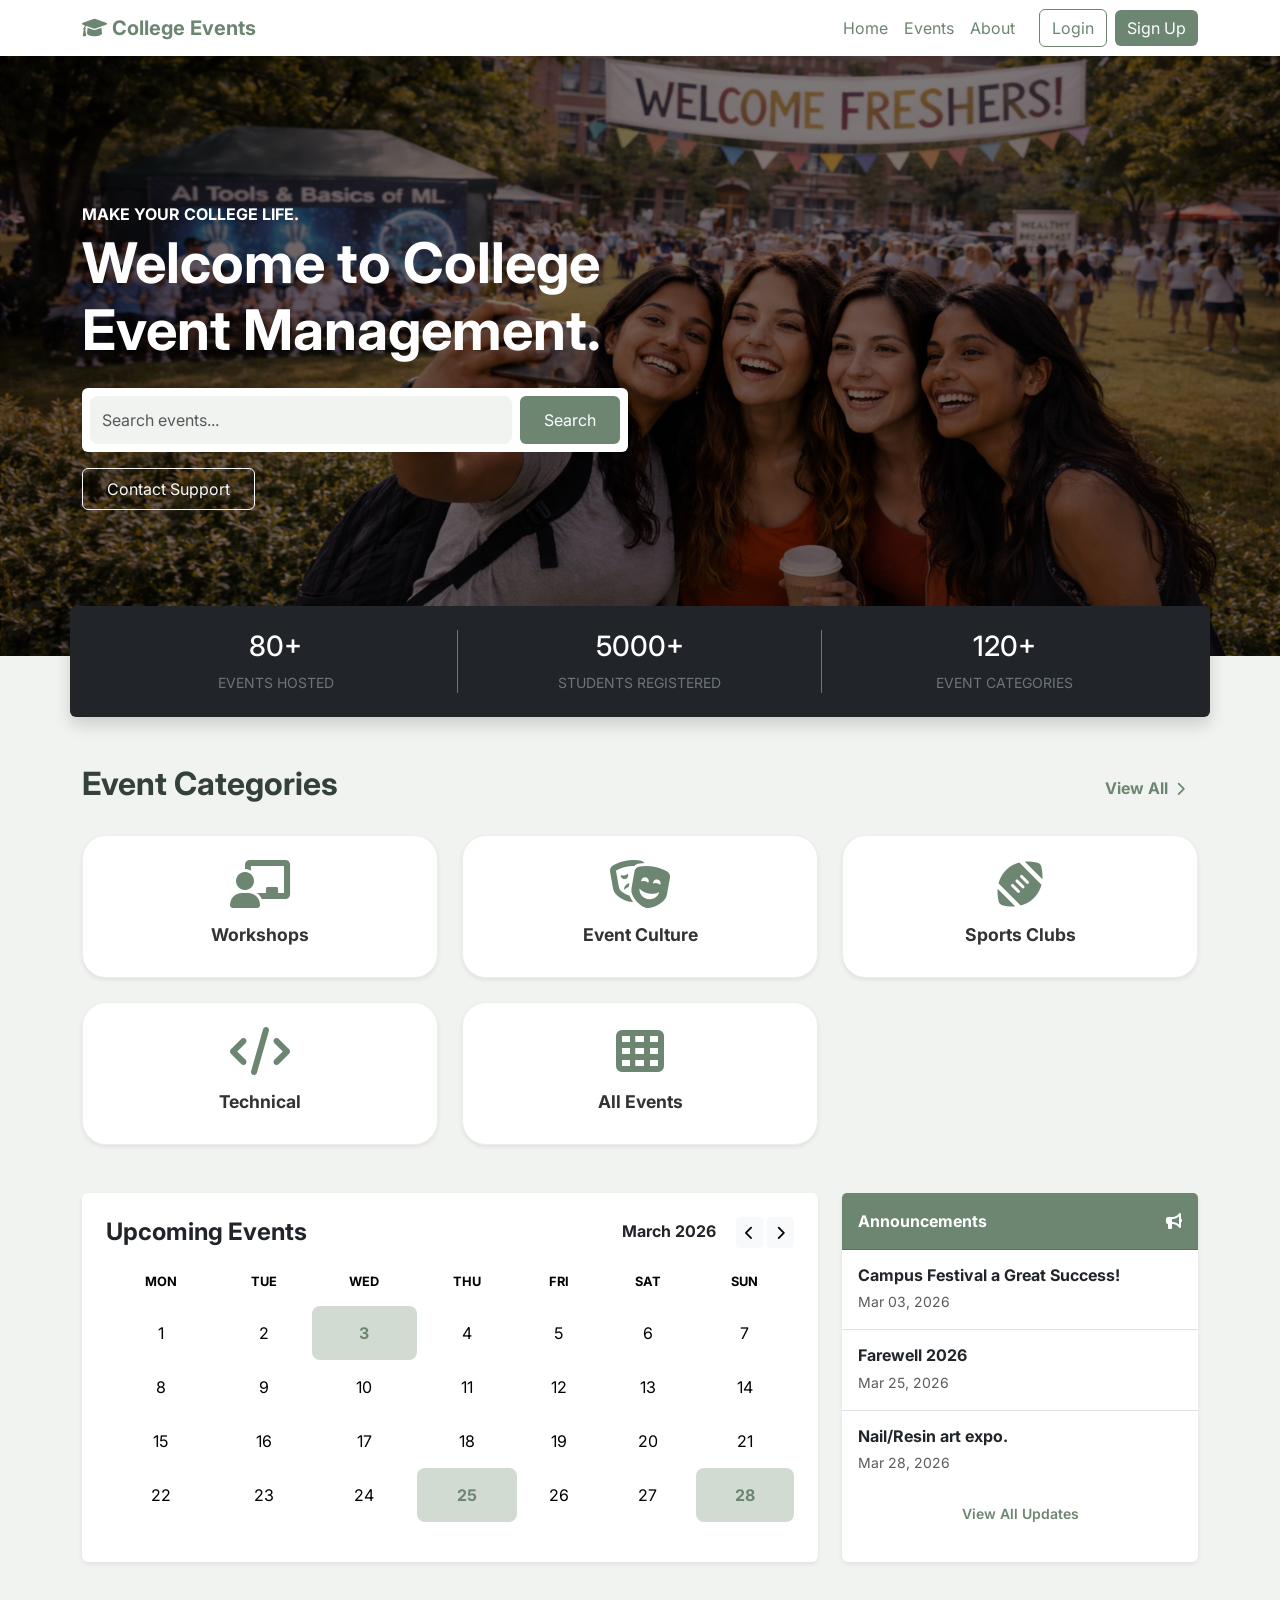
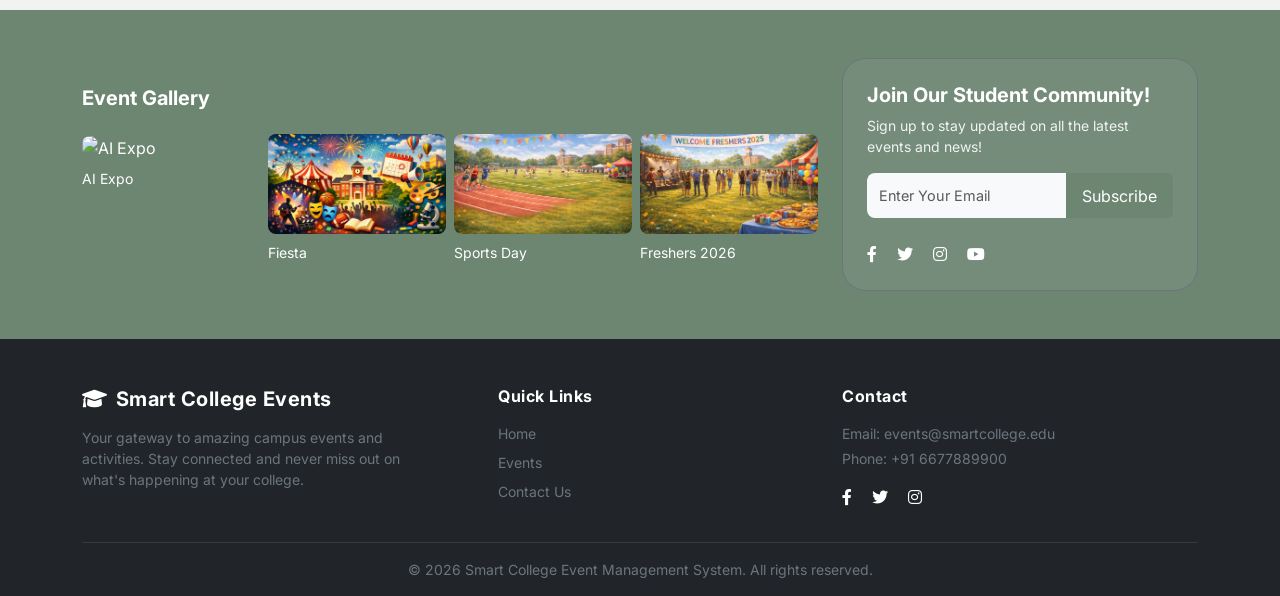
==== index.html @ d2d85103 "Initial commit - FYP Frontend" ====
<!DOCTYPE html>
<html lang="en">
<head>
    <meta charset="UTF-8">
    <meta name="viewport" content="width=device-width, initial-scale=1.0">
    <title>CampusEvents - Smart System</title>
    <link href="https://cdn.jsdelivr.net/npm/bootstrap@5.3.0/dist/css/bootstrap.min.css" rel="stylesheet">
    <link href="https://fonts.googleapis.com/css2?family=Inter:wght@400;700&display=swap" rel="stylesheet">
    <link rel="stylesheet" href="https://cdnjs.cloudflare.com/ajax/libs/font-awesome/6.0.0/css/all.min.css">
    <link rel="stylesheet" href="style.css">
</head>
<body>
    <nav class="navbar navbar-expand-lg navbar-light bg-white sticky-top shadow-sm">
    <div class="container">

        <!-- Logo -->
        <a class="navbar-brand fw-bold" href="#">
            <i class="fas fa-graduation-cap"></i> College Events
        </a>

        <!-- Toggler Button (for mobile) -->
        <button class="navbar-toggler" type="button" data-bs-toggle="collapse" data-bs-target="#navbarNav">
            <span class="navbar-toggler-icon"></span>
        </button>

        <!-- Navbar Links -->
        <div class="collapse navbar-collapse" id="navbarNav">
            <ul class="navbar-nav ms-auto align-items-center">
                <li class="nav-item">
                    <a class="nav-link" href="#home">Home</a>
                </li>
               <li class="nav-item">
                    <a class="nav-link" href="#events">Events</a>
                </li>
                <li class="nav-item">
                    <a class="nav-link" href="about.html">About</a>
                </li>
                <li class="nav-item ms-lg-3">
                    <a href="login.html" class="btn btn-outline-primary me-2">Login</a>
                </li>
                <li class="nav-item">
    <a href="signup.html" class="btn btn-primary">Sign Up</a>
</li>
               </li>
            </ul>
        </div>

    </div>
</nav>


    <header id="home" class="hero d-flex align-items-center">
        <div class="container text-center text-md-start">
            <div class="row align-items-center">
                <div class="col-md-6 text-white">
                    <p class="text-uppercase fw-bold mb-1">Make your college life.</p>
                    <h1 class="display-4 fw-bold">Welcome to College Event Management.</h1>
                    <div class="bg-white p-2 rounded shadow-sm mt-4 d-flex">
                        <input type="text" class="form-control border-0" placeholder="Search events...">
                        <button class="btn btn-primary ms-2 px-4">Search</button>
                    </div>
                    <div class="mt-3">
                        <a href="contact.html" class="btn btn-outline-light px-4 py-2">Contact Support</a>
                        </div>
                </div>
            </div>
        </div>
    </header>

    <div class="container mt-n5">
        <div class="row bg-dark text-white rounded p-4 text-center shadow">
            <div class="col-md-4 border-end border-secondary">
                <h3>80+</h3>
                <p class="small mb-0 text-secondary">EVENTS HOSTED</p>
            </div>
            <div class="col-md-4 border-end border-secondary">
                <h3>5000+</h3>
                <p class="small mb-0 text-secondary">STUDENTS REGISTERED</p>
            </div>
            <div class="col-md-4">
                <h3>120+</h3>
                <p class="small mb-0 text-secondary">EVENT CATEGORIES</p>

            </div>
        </div>
    </div>

   <section id="events" class="container my-5">
    <div class="d-flex justify-content-between align-items-center mb-4">
        <h2 class="fw-bold">Event Categories</h2>
        <a href="events.html" class="btn btn-link text-decoration-none fw-bold" style="color: #4f6d52;">
    View All <i class="fas fa-chevron-right small ms-1"></i>
</a>
</a>
    </div>

    <div class="row g-4">
        <div class="col-md-4 col-6">
            <div class="category-box text-center p-4 shadow-sm border rounded-4 bg-white h-100">
                <i class="fas fa-chalkboard-teacher fa-3x mb-3 text-info"></i>
                <h5 class="fw-bold">Workshops</h5>
            </div>
        </div>

        <div class="col-md-4 col-6">
            <div class="category-box text-center p-4 shadow-sm border rounded-4 bg-white h-100">
                <i class="fas fa-theater-masks fa-3x mb-3 text-info"></i>
                <h5 class="fw-bold">Event Culture</h5>
            </div>
        </div>

        <div class="col-md-4 col-6">
            <div class="category-box text-center p-4 shadow-sm border rounded-4 bg-white h-100">
                <i class="fas fa-football-ball fa-3x mb-3 text-info"></i>
                <h5 class="fw-bold">Sports Clubs</h5>
            </div>
        </div>

        <div class="col-md-4 col-6">
            <div class="category-box text-center p-4 shadow-sm border rounded-4 bg-white h-100">
                <i class="fas fa-code fa-3x mb-3 text-info"></i>
                <h5 class="fw-bold">Technical</h5>
            </div>
        </div>

        <div class="col-md-4 col-6">
            <div class="category-box text-center p-4 shadow-sm border rounded-4 bg-white h-100">
                <i class="fas fa-th fa-3x mb-3 text-info"></i>
                <h5 class="fw-bold">All Events</h5>
            </div>
        </div>
    </div>
</section>
        <section class="container my-5">
        <div class="row g-4">
            
            <div class="col-lg-8">
                <div class="card border-0 shadow-sm p-4">
                    <div class="d-flex justify-content-between align-items-center mb-3">
                        <h4 class="fw-bold mb-0">Upcoming Events</h4>
                        <div class="calendar-controls">
                            <span class="me-3 fw-bold">March 2026</span>
                            <button class="btn btn-sm btn-light"><i class="fas fa-chevron-left"></i></button>
                            <button class="btn btn-sm btn-light"><i class="fas fa-chevron-right"></i></button>
                        </div>
                    </div>
                    
                    <div class="table-responsive">
                        <table class="table table-borderless text-center calendar-table">
                            <thead>
                                <tr class="text-muted small">
                                    <th>MON</th><th>TUE</th><th>WED</th><th>THU</th><th>FRI</th><th>SAT</th><th>SUN</th>
                                </tr>
                            </thead>
                            <tbody>
                                <tr>
                                    <td>1</td><td>2</td><td class="calendar-event">3</td><td>4</td><td>5</td><td>6</td><td>7</td>
                                </tr>
                                <tr>
                                    <td>8</td><td>9</td><td>10</td><td>11</td><td>12</td><td>13</td><td>14</td>
                                </tr>
                                <tr>
                                    <td>15</td><td>16</td><td>17</td><td>18</td><td>19</td><td>20</td><td>21</td>
                                </tr>
                                <tr>
                                    <td>22</td><td>23</td><td>24</td><td class="calendar-event">25</td><td>26</td><td>27</td><td class="calendar-event">28</td>
                                </tr>
                            </tbody>
                        </table>
                    </div>
                </div>
            </div>
            <div class="col-lg-4">
                <div class="card border-0 shadow-sm h-100">
                    <div class="card-header bg-navy text-white d-flex justify-content-between align-items-center p-3">
                        <span class="fw-bold">Announcements</span>
                        <i class="fas fa-bullhorn"></i>
                    </div>
                    <ul class="list-group list-group-flush">
                        <li class="list-group-item p-3">
                            <h6 class="fw-bold mb-1">Campus Festival a Great Success!</h6>
                            <small class="text-muted">Mar 03, 2026</small>
                        </li>
                        <li class="list-group-item p-3">
                            <h6 class="fw-bold mb-1">Farewell 2026</h6>
                            <small class="text-muted">Mar 25, 2026</small>
                        </li>
                        <li class="list-group-item p-3">
                            <h6 class="fw-bold mb-1">Nail/Resin art expo.</h6>
                            <small class="text-muted">Mar 28, 2026</small>
                        </li>
                    </ul>
                    <div class="card-footer bg-white border-0 text-center">
    <button class="btn btn-link btn-sm text-decoration-none" data-bs-toggle="modal" data-bs-target="#announcementsModal">
        View All Updates
    </button>
</div>
                </div>
            </div>

        </div>
    </section>
      <section class="container-fluid py-5 bg-navy text-white mt-5">
    <div class="container">
        <div class="row align-items-center g-4">
            
            <div class="col-lg-8">
                <h5 class="fw-bold mb-4">Event Gallery</h5>
                <div class="row g-2">
                    <div class="col-3">
                         <img src="images/AIexpo_img5.png" 
                         class="img-fluid rounded-3 gallery-img" alt="AI Expo"
                        style="cursor: pointer;"
          onclick="openEventModal('AI Expo', 'images/AIexpo_img5.png', 'An exciting exhibition showcasing AI innovations.', 'March 20, 2026', 'Technical')">
        <p class="small mt-2 mb-0 text-white">AI Expo</p>
               </div>

             <div class="col-3">
    <img src="images/fest_img2.png" class="img-fluid rounded-3 gallery-img" alt="Concert"
     style="cursor: pointer;"
         onclick="openEventModal('Fiesta', 'images/fest_img2.png', 'A vibrant celebration filled with music, dance, performances, games, and live Concert.', 'March 05, 2026', 'Cultural')">
    <p class="small mt-2 mb-0">Fiesta</p>
</div>
<div class="col-3">
    <img src="images/sportsday_img3.png" class="img-fluid rounded-3 gallery-img" alt="Sports" style="cursor: pointer;"
         onclick="openEventModal('Sports Day', 'images/sportsday_img3.png', 'An energetic showcase of athletic talent, teamwork, and competitive spirit.', 'April 10, 2026', 'Sports')">
    <p class="small mt-2 mb-0">Sports Day</p>
</div>
                    <div class="col-3">
    <img src="images/freshers2026_img4.png" 
         class="img-fluid rounded-3 gallery-img" 
         alt="Cultural" 
         style="cursor: pointer;"
         onclick="openEventModal('Freshers 2026', 'images/freshers2026_img4.png', 'The official welcome party for the new batch of 2026! A night of music, dance, and networking.', 'September 15, 2026', 'Cultural')">
    <p class="small mt-2 mb-0">Freshers 2026</p>
</div>
                </div>
            </div>

            <div class="col-lg-4">
                <div class="community-box p-4 rounded-4 border border-secondary text-center text-lg-start">
                    <h5 class="fw-bold">Join Our Student Community!</h5>
                    <p class="small text-secondary">Sign up to stay updated on all the latest events and news!</p>
                    <div class="input-group mb-3 mt-3">
                        <input type="email" class="form-control bg-light border-0" placeholder="Enter Your Email">
                        <button class="btn btn-primary px-3" type="button">Subscribe</button>
                    </div>
                    <div class="social-icons pt-2">
                        <a href="#" class="text-white me-3"><i class="fab fa-facebook-f"></i></a>
                        <a href="#" class="text-white me-3"><i class="fab fa-twitter"></i></a>
                        <a href="#" class="text-white me-3"><i class="fab fa-instagram"></i></a>
                        <a href="#" class="text-white"><i class="fab fa-youtube"></i></a>
                    </div>
                </div>
            </div>

        </div>
    </div>
</section>
<footer class="bg-dark text-white pt-5 pb-3">
    <div class="container">
        <div class="row g-4">
            
            <div class="col-md-4">
                <h5 class="fw-bold mb-3"><i class="fas fa-graduation-cap me-2"></i>Smart College Events</h5>
                <p class="small text-secondary">Your gateway to amazing campus events and activities. Stay connected and never miss out on what's happening at your college.</p>
            </div>

            <div class="col-md-4 px-md-5">
                <h6 class="fw-bold mb-3">Quick Links</h6>
                <ul class="list-unstyled small">
                    <li class="mb-2"><a href="index.html" class="text-secondary text-decoration-none footer-link">Home</a></li>
                    <li class="mb-2"><a href="#" class="text-secondary text-decoration-none footer-link">Events</a></li>
                    <li class="mb-2"><a href="contact.html" class="text-secondary text-decoration-none footer-link">Contact Us</a></li>
                </ul>
            </div>

            <div class="col-md-4">
                <h6 class="fw-bold mb-3">Contact</h6>
                <p class="small text-secondary mb-1">Email: events@smartcollege.edu</p>
                <p class="small text-secondary">Phone: +91 6677889900</p>
                <div class="social-links mt-3">
                    <a href="#" class="text-white me-3 social-icon"><i class="fab fa-facebook-f"></i></a>
                    <a href="#" class="text-white me-3 social-icon"><i class="fab fa-twitter"></i></a>
                    <a href="#" class="text-white social-icon"><i class="fab fa-instagram"></i></a>
                </div>
            </div>

        </div>

        <hr class="mt-4 border-secondary opacity-25">
        
        <div class="text-center mt-3">
            <p class="small text-secondary mb-0">&copy; 2026 Smart College Event Management System. All rights reserved.</p>
        </div>
    </div>
</footer>

<div class="modal fade" id="eventModal" tabindex="-1">
    <div class="modal-dialog modal-dialog-centered">
        <div class="modal-content rounded-4">
            <div class="modal-header">
                <h5 class="modal-title" id="eventTitle">Event Title</h5>
                <button type="button" class="btn-close" data-bs-dismiss="modal"></button>
            </div>
            <div class="modal-body text-center">
                <img id="eventImage" src="" class="img-fluid rounded mb-3" alt="">
                <p id="eventDescription"></p>
                <p><strong>Date:</strong> <span id="eventDate"></span></p>
                <p><strong>Category:</strong> <span id="eventCategory"></span></p>
                <button class="btn btn-primary rounded-pill px-4 mt-3" onclick="alert('Registration Successful!')">Register Now</button>
            </div>
        </div>
    </div>
</div>

        </div>
    </div>
</div>
<script src="https://cdn.jsdelivr.net/npm/bootstrap@5.3.0/dist/js/bootstrap.bundle.min.js"></script>
<script src="script.js"></script>
<div class="modal fade" id="announcementsModal" tabindex="-1" aria-hidden="true">
    <div class="modal-dialog modal-dialog-centered">
        <div class="modal-content rounded-4 border-0 shadow">
            <div class="modal-header bg-navy text-white">
                <h5 class="modal-title fw-bold">All Campus Updates</h5>
                <button type="button" class="btn-close btn-close-white" data-bs-dismiss="modal" aria-label="Close"></button>
            </div>
            <div class="modal-body p-0">
                <ul class="list-group list-group-flush">
                    <li class="list-group-item p-3">
                        <h6 class="fw-bold mb-1">Campus Festival a Great Success!</h6>
                        <small class="text-muted">Mar 15, 2026</small>
                    </li>
                    <li class="list-group-item p-3">
                        <h6 class="fw-bold mb-1">Farewell 2026</h6>
                        <small class="text-muted">Mar 25, 2026</small>
                    </li>
                    <li class="list-group-item p-3">
                        <h6 class="fw-bold mb-1">Nail/Resin art expo.</h6>
                        <small class="text-muted">Mar 28, 2026</small>
                    </li>
                    <li class="list-group-item p-3 bg-light">
                        <h6 class="fw-bold mb-1">Guest Lecture: The Future of AI</h6>
                        <small class="text-muted">Apr 02, 2026</small>
                    </li>
                    <li class="list-group-item p-3 bg-light">
                        <h6 class="fw-bold mb-1">Cultural fest</h6>
                        <small class="text-muted">Apr 05, 2026</small>
                    </li>
                </ul>
            </div>
        </div>
    </div>
</div>
</body>
</html>
---- style.css ----
:root {
    /* Main brand colors - Sage Green Palette */
    --primary-green: #6c8672;   /* Darkest green */
    --accent-green: #a7bcad;    /* Middle sage green */
    --soft-green: #d1dbd2;      /* Light sage green */
    --background-mint: #f1f3f0; /* Lightest mint-white */
}

body {
    font-family: 'Inter', sans-serif;
    background-color: var(--background-mint);
    color: #334139; /* Dark green-tinted charcoal for readability */
}
html {
    scroll-behavior: smooth;
    /* This ensures the fixed navbar doesn't cover the top of your section */
    scroll-padding-top: 75px; 
}

/* 1. Hero & Header */
.hero {
    display: flex;
    align-items: center;
    justify-content: center;
    text-align: center;
    background: linear-gradient(rgba(0,0,0,0.5), rgba(0,0,0,0.5)), 
                url('images/hero_img1.png'); 
    background-size: cover;
    background-position: center;
    height: 600px;
    position: relative;
    color: white;
}
.navbar-brand, .nav-link {
    color: var(--primary-green) !important;
}

/* 2. Overrides for Bootstrap Buttons (Fixes the Blue) */
.btn-primary, .community-box .btn-primary {
    background-color: var(--primary-green) !important;
    border: none !important;
}

.btn-primary:hover, .community-box .btn-primary:hover {
    background-color: var(--accent-green) !important;
}

.btn-outline-primary {
    color: var(--primary-green) !important;
    border-color: var(--primary-green) !important;
}

.btn-outline-primary:hover {
    background-color: var(--primary-green) !important;
    color: white !important;
}

/* Update the View All button/link */
.btn-link {
    color: var(--primary-green) !important;
    text-decoration: none !important;
    font-weight: 600;
    transition: all 0.3s ease; /* Adds smooth motion */
    display: inline-block; /* Required for the slide effect to work */
}

/* Add this Hover state */
.btn-link:hover {
    color: var(--accent-green) !important; /* Changes to lighter sage */
    transform: translateX(8px); /* Slides the button slightly to the right */
    text-decoration: none !important;
}


/* 3. Stats Bar & Layout */
.mt-n5 {
    margin-top: -50px;
    position: relative;
    z-index: 10;
}

/* 4. Calendar & Announcements */
.bg-navy {
    background-color: var(--primary-green) !important; 
}

.calendar-table th {
    font-size: 0.8rem;
    padding-bottom: 15px;
}

.calendar-table td {
    padding: 15px 0;
    border-radius: 8px;
    cursor: pointer;
    transition: 0.2s;
}

.calendar-table td:hover {
    background-color: var(--soft-green);
}

/* This highlights today (automatic) */
.today {
    background-color: var(--accent-green) !important;
    color: white !important;
    border-radius: 5px;
}

/* Add this to highlight manual event dates */
.calendar-event {
    background-color: var(--soft-green) !important;
    color: var(--primary-green) !important;
    font-weight: bold;
    border-radius: 5px;
    cursor: pointer;
}
/* Use a specific class for event days only */
.event-marked {
    background-color: var(--accent-green) !important;
    color: white !important;
    border-radius: 5px;
    font-weight: bold;
}

.event-marked::after {
    content: '';
    position: absolute;
    bottom: 5px;
    left: 50%;
    transform: translateX(-50%);
    width: 5px;
    height: 5px;
    background-color: #ffd600; /* Yellow dot for event */
    border-radius: 50%;
}

/* 5. Category Boxes */
.category-box {
    background: white;
    transition: all 0.3s ease;
    cursor: pointer;
    border: 1px solid #eee !important;
}

.category-box:hover {
    transform: translateY(-5px);
    border-color: var(--accent-green) !important; 
    box-shadow: 0 10px 20px rgba(0,0,0,0.05) !important;
}

.category-box h5 {
    font-size: 1.1rem;
    color: #333;
}

.text-info {
    color: var(--primary-green) !important; 
}

.rounded-4 {
    border-radius: 1.5rem !important;
}

/* 6. Gallery & Community */
.bg-section-dark {
    background-color: #334139 !important; /* Dark charcoal green */
}

.gallery-img {
    height: 100px;
    width: 100%;
    object-fit: cover;
    transition: transform 0.3s ease;
    border-radius: 12px;
}

.gallery-img:hover {
    transform: scale(1.05);
}
.gallery-img {
    transition: transform 0.3s ease;
}

.gallery-img:hover {
    transform: scale(1.05); /* Makes the image grow slightly when hovered */
    filter: brightness(90%);
}
.community-box {
    background-color: rgba(255, 255, 255, 0.05);
    border: 1px solid rgba(255, 255, 255, 0.1);
}

.community-box p {
    color: #ffffff !important; /* Fixed: Added # */
    opacity: 0.9; 
}

.community-box .form-control {
    font-size: 0.9rem;
    height: 45px;
}

.social-icons i, .social-links i {
    color: white;
    transition: color 0.2s;
}

.social-icons i:hover, .social-links i:hover {
    color: #ffd600; 
}

/* 7. Footer */
footer {
    background-color: #12141d !important;
}

footer h5, footer h6 {
    letter-spacing: 0.5px;
}

footer a {
    transition: color 0.3s ease;
}

footer a:hover {
    color: var(--accent-green) !important; 
}

hr.border-secondary {
    opacity: 0.2;
}
/* Ensure modal header matches your bg-navy class */
.modal-header.bg-navy {
    background-color: var(--primary-green) !important;
}

.modal-content {
    background-color: var(--background-mint);
}
/* Footer Link Hover Effect */
.footer-link:hover {
    color: var(--accent-green) !important;
    padding-left: 5px; /* Slight movement effect */
    transition: all 0.3s ease;
}

.social-icon:hover i {
    color: var(--accent-green);
    transform: translateY(-3px);
    transition: all 0.3s ease;
}
/*login page*/
/* Color Palette Variables */
:root {
    --primary-green: #6C8672;   /* Darkest green */
    --accent-green: #A7BCAD;    /* Middle sage green */
    --soft-green: #D1DBD2;      /* Light sage green */
    --background-mint: #F1F3F0; /* Lightest mint-white */
}

/* Login page only */
.login-page {
    height: 100vh;
    display: flex;
    align-items: center;
    justify-content: center;
}
/* Vertical and Horizontal Centering */
.auth-body {
    min-height: 100vh;
    display: flex;
    align-items: center;    /* Centers vertically */
    justify-content: center; /* Centers horizontally */
    background-color: var(--background-mint);
    margin: 0;
}

/* Card Styling */
.auth-card {
    background: white;
    padding: 3rem;
    border-radius: 20px;
    box-shadow: 0 15px 35px rgba(0,0,0,0.08);
    width: 100%;
    max-width: 500px; /* Limits the width so it looks professional */
}

/* Ensures labels don't get squished */
.text-start {
    text-align: left !important;
}
.btn-signin {
    background-color: #6c8672; /* Your --primary-green */
    color: white;
    border: none;
    padding: 10px;
    width: 100%;
    border-radius: 8px;
    font-weight: 600;
}
/* Card Container */
.login-card {
    background: white;
    padding: 2.5rem;
    border-radius: 16px;
    box-shadow: 0 10px 25px rgba(0,0,0,0.05);
    width: 100%;
    max-width: 400px;
    text-align: center;
}

/* Graduation Icon Styling */
.icon-circle {
    background-color: var(--primary-green);
    color: white;
    width: 60px;
    height: 60px;
    border-radius: 50%;
    display: flex;
    align-items: center;
    justify-content: center;
    margin: 0 auto 1.5rem;
    font-size: 24px;
}

/* Form Inputs */
.form-control {
    background-color: var(--background-mint);
    border: 1px solid var(--soft-green);
    padding: 0.75rem;
    border-radius: 8px;
}

.form-control:focus {
    border-color: var(--accent-green);
    box-shadow: 0 0 0 0.2rem rgba(108, 134, 114, 0.25);
    outline: none;
}

/* Action Button */
.btn-signin {
    background-color: var(--primary-green);
    border: none;
    color: white;
    padding: 0.75rem;
    font-weight: 600;
    width: 100%;
    border-radius: 8px;
    margin-top: 1rem;
    transition: background 0.3s ease;
    cursor: pointer;
}

.btn-signin:hover {
    background-color: #5a705f;
}

/* Links & Navigation */
.links {
    margin-top: 1.5rem;
    font-size: 0.9rem;
}

.links a {
    color: var(--primary-green);
    text-decoration: none;
    font-weight: 600;
}

.back-home {
    display: block;
    margin-top: 2rem;
    color: #888;
    text-decoration: none;
    font-size: 0.85rem;
}
/* =========================================
   5. CONTACT PAGE SPECIFIC (contact.html)
   ========================================= */
.icon-box {
    background-color: var(--soft-green);
    color: var(--primary-green);
    width: 45px;
    height: 45px;
    border-radius: 10px;
    display: flex;
    align-items: center;
    justify-content: center;
    font-size: 1.2rem;
}

#contactForm .form-control:focus {
    background-color: #fff !important;
    border: 1px solid var(--accent-green) !important;
    box-shadow: none;
}
.filter-btn {
    border-radius: 10px;
    background-color: #f8f9fa;
    border: 1px solid #dee2e6;
    color: #444;
}

.filter-btn.active {
    background-color: #4f6d52 !important;
    color: white !important;
    border-color: #4f6d52 !important;
}

.card-title {
    font-size: 1.1rem;
    color: #333;
}
/* Custom style for the Sign Up button */
.btn-signup {
    background-color: #4f6d52 !important;
    color: white !important;
    border: none !important;
    font-weight: 500;
    padding: 8px 20px;
}

.btn-signup:hover {
    background-color: #3e5641 !important; /* Slightly darker green on hover */
    color: white !important;
}
/* Event page */
.event-card-item .card {
    transition: transform 0.3s ease, box-shadow 0.3s ease;
    cursor: pointer;
}

.event-card-item .card:hover {
    transform: translateY(-10px);
    box-shadow: 0 15px 30px rgba(0,0,0,0.1) !important;
}

/* Fix for the badges to use your project green */
.text-success {
    color: #4f6d52 !important;
}

/* Ensure images don't look stretched */
.card-img-top {
    border-bottom: 1px solid #eee;
}

/* Spacing for the search bar icons */
.input-group-text {
    border-left: none;
    color: #4f6d52;
}
#eventSearch {
    border-right: none;
}
/* About Page Specifics */

.hero-small {
    background: linear-gradient(rgba(0, 0, 0, 0.5), rgba(0, 0, 0, 0.5)), 
                url('images/Aboutus_img6.png');
    background-size: cover;
    background-position: center;
    background-repeat: no-repeat;
    height: 400px; /* Adjust height as needed */
    display: flex;
    align-items: center;
    justify-content: center;
    color: white;
}
.text-primary {
    color: var(--primary-green) !important;
}
.about-img {
    height: 420px;         
    width: 100%;            
    object-fit: cover;      
    transition: transform 0.4s ease, box-shadow 0.4s ease;
}

.about-img:hover {
    transform: scale(1.03);  /* slight zoom */
    box-shadow: 0 20px 40px rgba(0,0,0,0.2);
}

.bg-navy {
    background-color: var(--primary-green) !important; 
}
.card.bg-transparent {
    transition: all 0.3s ease;
    border: 1px solid rgba(255, 255, 255, 0.2) !important;
}

.card.bg-transparent:hover {
    transform: translateY(-10px);
    background-color: rgba(255, 255, 255, 0.1) !important;
    border-color: white !important;
}
.rounded-4 {
    border-radius: 1.5rem !important;
}

.breadcrumb-item + .breadcrumb-item::before {
    color: white;
}
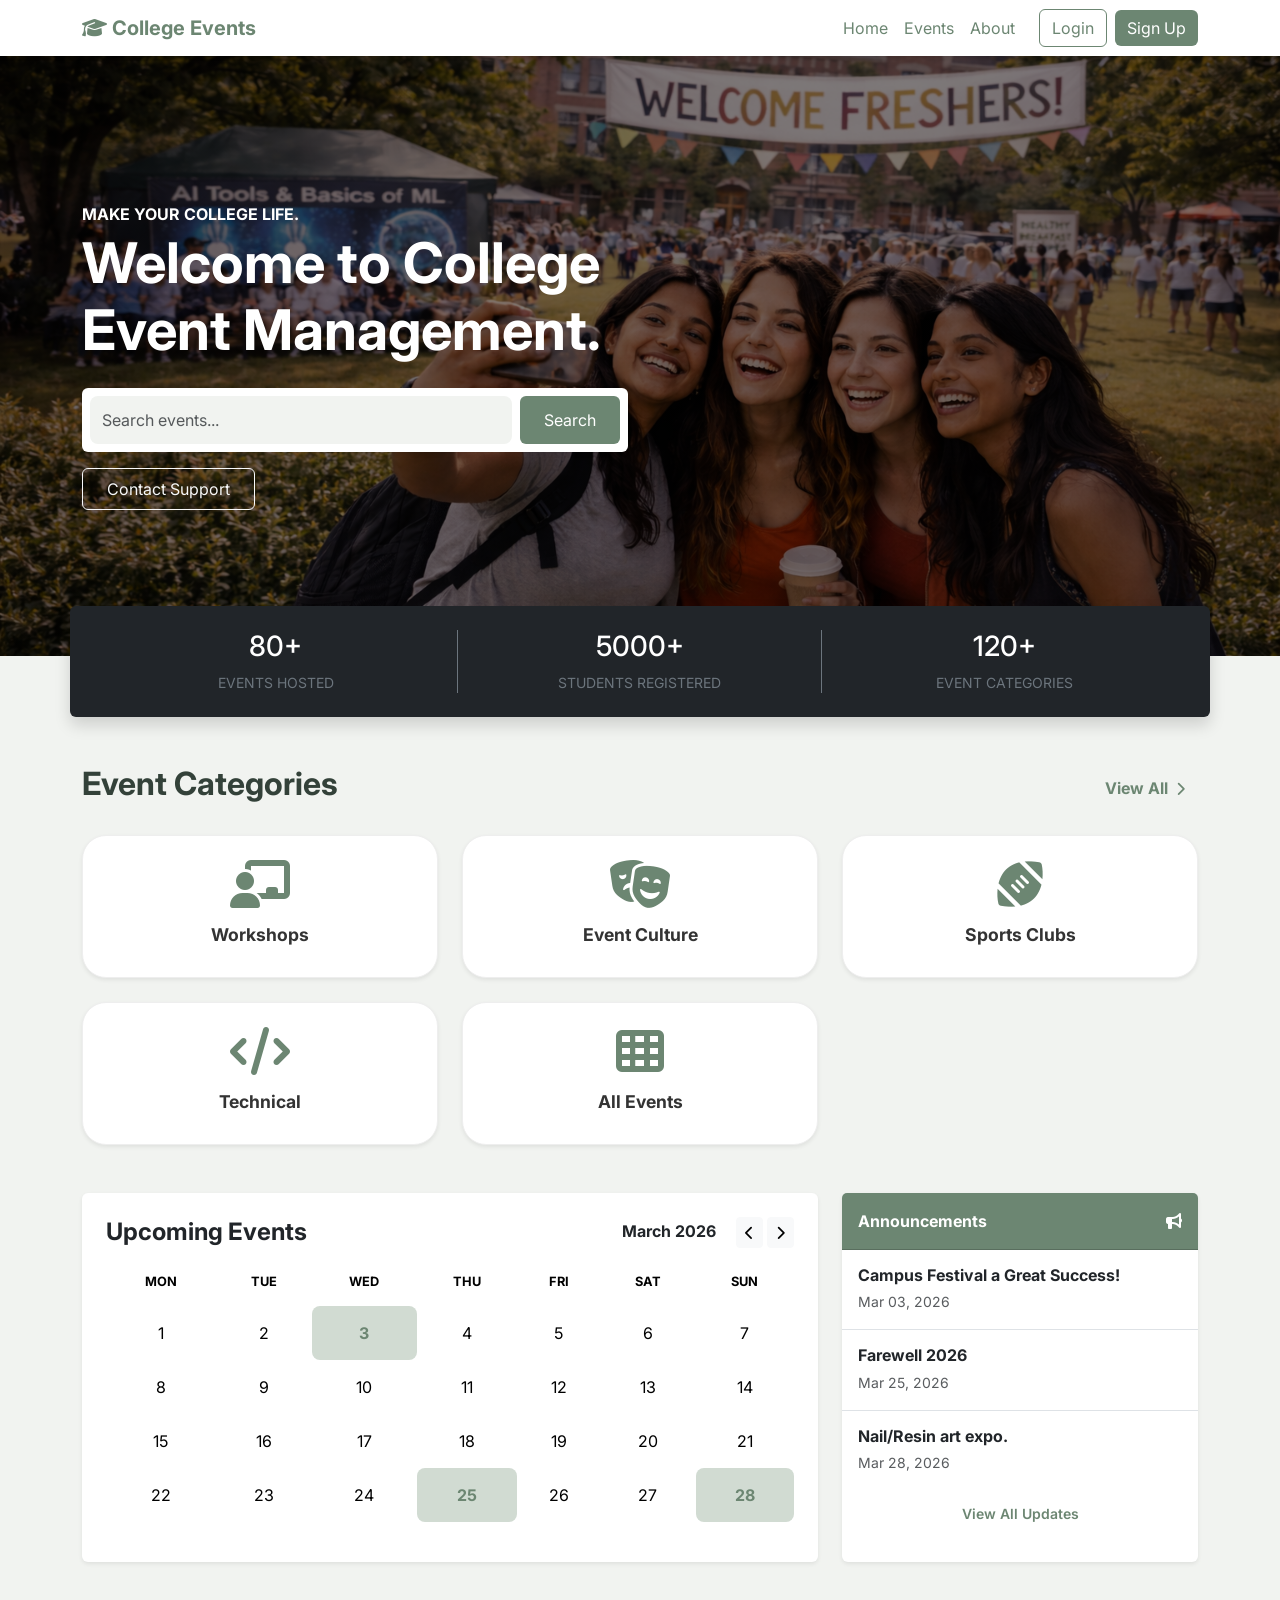
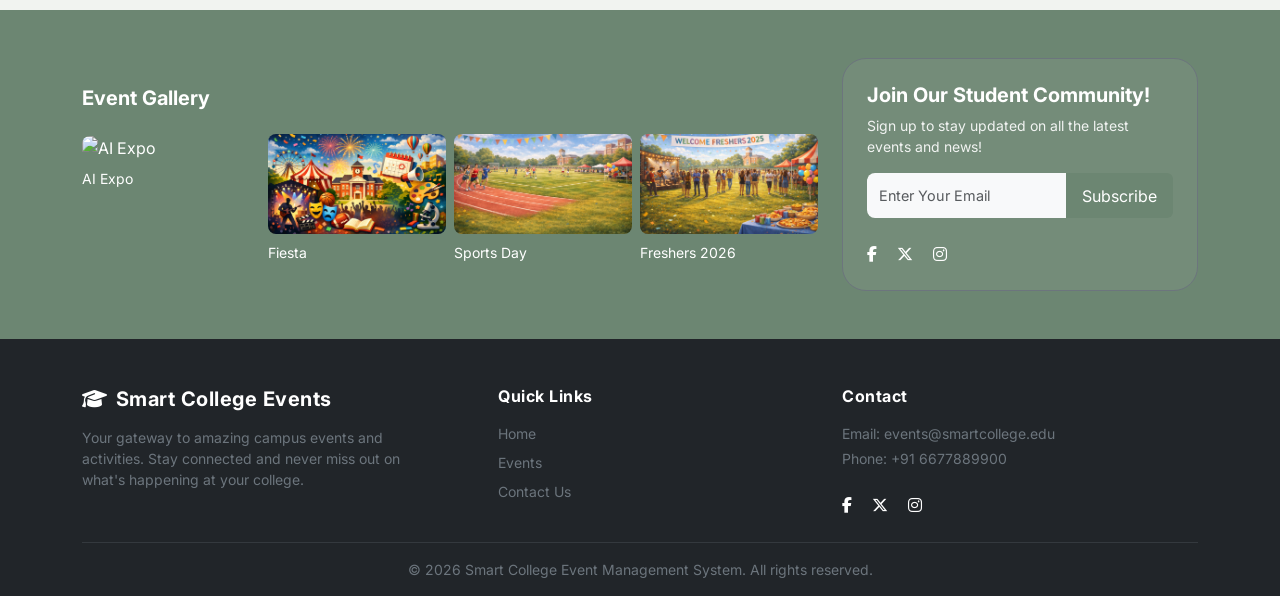
==== commit e8937bf2: "converted html files to php and added login/logout functionality. Also added a dashboard page for lo" ====
--- a/index.html
+++ b/index.html
@@ -6,7 +6,7 @@
     <title>CampusEvents - Smart System</title>
     <link href="https://cdn.jsdelivr.net/npm/bootstrap@5.3.0/dist/css/bootstrap.min.css" rel="stylesheet">
     <link href="https://fonts.googleapis.com/css2?family=Inter:wght@400;700&display=swap" rel="stylesheet">
-    <link rel="stylesheet" href="https://cdnjs.cloudflare.com/ajax/libs/font-awesome/6.0.0/css/all.min.css">
+    <link rel="stylesheet" href="https://cdnjs.cloudflare.com/ajax/libs/font-awesome/6.5.0/css/all.min.css">
     <link rel="stylesheet" href="style.css">
 </head>
 <body>
@@ -19,9 +19,14 @@
         </a>
 
         <!-- Toggler Button (for mobile) -->
-        <button class="navbar-toggler" type="button" data-bs-toggle="collapse" data-bs-target="#navbarNav">
-            <span class="navbar-toggler-icon"></span>
-        </button>
+        <button class="navbar-toggler" type="button"
+        data-bs-toggle="collapse"
+        data-bs-target="#navbarNav"
+        aria-controls="navbarNav"
+        aria-expanded="false"
+        aria-label="Toggle navigation">
+    <span class="navbar-toggler-icon"></span>
+</button>
 
         <!-- Navbar Links -->
         <div class="collapse navbar-collapse" id="navbarNav">
@@ -40,7 +45,6 @@
                 </li>
                 <li class="nav-item">
     <a href="signup.html" class="btn btn-primary">Sign Up</a>
-</li>
                </li>
             </ul>
         </div>
@@ -88,9 +92,8 @@
    <section id="events" class="container my-5">
     <div class="d-flex justify-content-between align-items-center mb-4">
         <h2 class="fw-bold">Event Categories</h2>
-        <a href="events.html" class="btn btn-link text-decoration-none fw-bold" style="color: #4f6d52;">
+        <a href="events.html" class="btn btn-link text-decoration-none fw-bold">
     View All <i class="fas fa-chevron-right small ms-1"></i>
-</a>
 </a>
     </div>
 
@@ -140,8 +143,13 @@
                         <h4 class="fw-bold mb-0">Upcoming Events</h4>
                         <div class="calendar-controls">
                             <span class="me-3 fw-bold">March 2026</span>
-                            <button class="btn btn-sm btn-light"><i class="fas fa-chevron-left"></i></button>
-                            <button class="btn btn-sm btn-light"><i class="fas fa-chevron-right"></i></button>
+                            <button class="btn btn-sm btn-light" aria-label="Previous month">
+    <i class="fas fa-chevron-left"></i>
+</button>
+
+<button class="btn btn-sm btn-light" aria-label="Next month">
+    <i class="fas fa-chevron-right"></i>
+</button>
                         </div>
                     </div>
                     
@@ -245,15 +253,11 @@
                         <input type="email" class="form-control bg-light border-0" placeholder="Enter Your Email">
                         <button class="btn btn-primary px-3" type="button">Subscribe</button>
                     </div>
-                    <div class="social-icons pt-2">
-                        <a href="#" class="text-white me-3"><i class="fab fa-facebook-f"></i></a>
-                        <a href="#" class="text-white me-3"><i class="fab fa-twitter"></i></a>
-                        <a href="#" class="text-white me-3"><i class="fab fa-instagram"></i></a>
-                        <a href="#" class="text-white"><i class="fab fa-youtube"></i></a>
-                    </div>
-                </div>
-            </div>
-
+                 <div class="social-icons pt-2">
+    <a href="#" class="text-white me-3" aria-label="Facebook"><i class="fa-brands fa-facebook-f"></i></a>
+    <a href="#" class="text-white me-3" aria-label="Twitter"><i class="fa-brands fa-x-twitter"></i></a>
+    <a href="#" class="text-white me-3" aria-label="Instagram"><i class="fa-brands fa-instagram"></i></a>
+</div>
         </div>
     </div>
 </section>
@@ -279,11 +283,11 @@
                 <h6 class="fw-bold mb-3">Contact</h6>
                 <p class="small text-secondary mb-1">Email: events@smartcollege.edu</p>
                 <p class="small text-secondary">Phone: +91 6677889900</p>
-                <div class="social-links mt-3">
-                    <a href="#" class="text-white me-3 social-icon"><i class="fab fa-facebook-f"></i></a>
-                    <a href="#" class="text-white me-3 social-icon"><i class="fab fa-twitter"></i></a>
-                    <a href="#" class="text-white social-icon"><i class="fab fa-instagram"></i></a>
-                </div>
+               <div class="social-icons pt-2">
+    <a href="#" class="text-white me-3" aria-label="Facebook"><i class="fa-brands fa-facebook-f"></i></a>
+    <a href="#" class="text-white me-3" aria-label="Twitter"><i class="fa-brands fa-x-twitter"></i></a>
+    <a href="#" class="text-white me-3" aria-label="Instagram"><i class="fa-brands fa-instagram"></i></a>
+</div>
             </div>
 
         </div>
@@ -301,7 +305,10 @@
         <div class="modal-content rounded-4">
             <div class="modal-header">
                 <h5 class="modal-title" id="eventTitle">Event Title</h5>
-                <button type="button" class="btn-close" data-bs-dismiss="modal"></button>
+                <button type="button" class="btn-close"
+        data-bs-dismiss="modal"
+        aria-label="Close">
+</button>
             </div>
             <div class="modal-body text-center">
                 <img id="eventImage" src="" class="img-fluid rounded mb-3" alt="">
--- a/style.css
+++ b/style.css
@@ -245,7 +245,7 @@
     transition: all 0.3s ease;
 }
 
-.social-icon:hover i {
+.social-icon a:hover i {
     color: var(--accent-green);
     transform: translateY(-3px);
     transition: all 0.3s ease;
